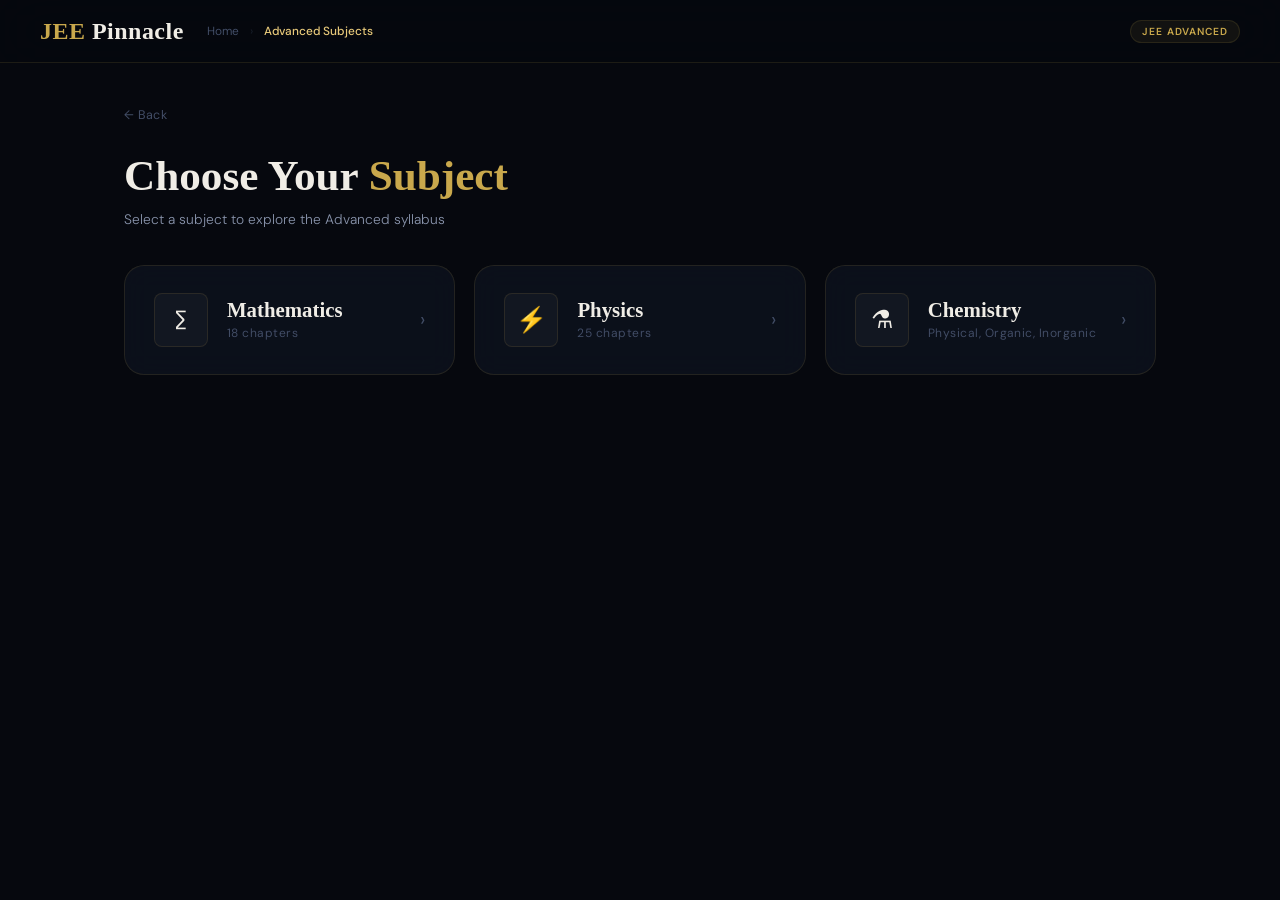
==== advanced.html @ 2200f0cb "Completely made the website static and improved UI/UX design" ====
<!DOCTYPE html>
<html lang="en">
<head>
<meta charset="UTF-8">
<meta name="viewport" content="width=device-width, initial-scale=1.0">
<title>JEE Advanced — Pinnacle</title>
<link rel="preconnect" href="https://fonts.googleapis.com">
<link rel="preconnect" href="https://fonts.gstatic.com" crossorigin>
<link href="https://fonts.googleapis.com/css2?family=Cormorant+Garant:ital,wght@0,400;0,600;0,700;1,400&family=DM+Sans:wght@300;400;500;600&family=JetBrains+Mono:wght@400;500&display=swap" rel="stylesheet">
<link rel="stylesheet" href="style.css">
</head>
<body>

<div id="screen-subjects" class="screen active">
  <nav>
    <div class="logo" onclick="location.href='index.html'">JEE <span>Pinnacle</span></div>
    <div class="breadcrumb">
      <span class="crumb" onclick="location.href='index.html'">Home</span>
      <span class="sep">›</span>
      <span class="crumb active">Advanced Subjects</span>
    </div>
    <div class="exam-badge">JEE Advanced</div>
  </nav>
  <div class="content-wrap">
    <button class="back-btn" onclick="location.href='index.html'">← Back</button>
    <div class="section-header">
      <h2>Choose Your <span>Subject</span></h2>
      <p>Select a subject to explore the Advanced syllabus</p>
    </div>
    <div class="subject-grid">
      <div class="subject-card math" onclick="selectSubject('math')">
        <div class="subject-icon">∑</div>
        <div class="info"><h3>Mathematics</h3><p>18 chapters</p></div>
        <div class="chevron">›</div>
      </div>
      <div class="subject-card physics" onclick="selectSubject('physics')">
        <div class="subject-icon">⚡</div>
        <div class="info"><h3>Physics</h3><p>25 chapters</p></div>
        <div class="chevron">›</div>
      </div>
      <div class="subject-card chemistry" onclick="selectSubject('chemistry')">
        <div class="subject-icon">⚗</div>
        <div class="info"><h3>Chemistry</h3><p>Physical, Organic, Inorganic</p></div>
        <div class="chevron">›</div>
      </div>
    </div>
  </div>
</div>

<div id="screen-chem" class="screen">
  <nav>
    <div class="logo" onclick="location.href='index.html'">JEE <span>Pinnacle</span></div>
    <div class="breadcrumb">
      <span class="crumb" onclick="location.href='index.html'">Home</span><span class="sep">›</span>
      <span class="crumb" onclick="showScreen('screen-subjects')">Advanced Subjects</span><span class="sep">›</span>
      <span class="crumb active">Chemistry</span>
    </div>
    <div class="exam-badge">JEE Advanced</div>
  </nav>
  <div class="content-wrap">
    <button class="back-btn" onclick="showScreen('screen-subjects')">← Back to Subjects</button>
    <div class="section-header">
      <h2>Chemistry <span>Sections</span></h2>
      <p>Chemistry is divided into three major branches</p>
    </div>
    <div class="subtopic-grid">
      <div class="subtopic-card" onclick="selectChemSection('physical')">
        <div class="sub-icon">🔬</div><h3>Physical Chemistry</h3><p>Mole Concept to Kinetics</p>
      </div>
      <div class="subtopic-card" onclick="selectChemSection('organic')">
        <div class="sub-icon">🧬</div><h3>Organic Chemistry</h3><p>GOC to Named Reactions</p>
      </div>
      <div class="subtopic-card" onclick="selectChemSection('inorganic')">
        <div class="sub-icon">⚗️</div><h3>Inorganic Chemistry</h3><p>Chemical Bonding to Coordination</p>
      </div>
    </div>
  </div>
</div>

<div id="screen-chapters" class="screen">
  <nav>
    <div class="logo" onclick="location.href='index.html'">JEE <span>Pinnacle</span></div>
    <div class="breadcrumb" id="chapter-breadcrumb"></div>
    <div class="exam-badge">JEE Advanced</div>
  </nav>
  <div class="content-wrap">
    <button class="back-btn" id="ch-back-btn">← Back</button>
    <div class="section-header">
      <h2 id="chapter-list-title">Chapters</h2>
      <p id="chapter-list-sub"></p>
    </div>
    <div class="chapter-list" id="chapter-list"></div>
  </div>
</div>

<div id="screen-content" class="screen">
  <nav>
    <div class="logo" onclick="location.href='index.html'">JEE <span>Pinnacle</span></div>
    <div class="breadcrumb" id="content-breadcrumb"></div>
    <div class="exam-badge">JEE Advanced</div>
  </nav>
  <div class="content-wrap">
    <button class="back-btn" id="content-back-btn">← Back to Chapters</button>
    <div class="chapter-header">
      <h2 id="content-chapter-title"></h2>
      <div class="meta">
        <span class="exam-badge">JEE Advanced</span>
        <span class="exam-badge" id="content-subject-tag" style="background:transparent; border-color:var(--border);"></span>
      </div>
    </div>

    <div class="tabs">
      <button class="tab-btn active" onclick="switchTab('theory')" id="tab-theory"><span class="tab-icon">📖</span> Theory</button>
      <button class="tab-btn" onclick="switchTab('dpp')" id="tab-dpp"><span class="tab-icon">✏️</span> Adv DPP</button>
      <button class="tab-btn" onclick="switchTab('pyq')" id="tab-pyq"><span class="tab-icon">📋</span> Adv PYQs</button>
    </div>

    <div class="tab-panel active" id="panel-theory">
      <div class="empty-state"><h4>Theory Content</h4><p>Drop your deep-dive Advanced notes here.</p></div>
    </div>
    <div class="tab-panel" id="panel-dpp">
      <div class="empty-state"><h4>Advanced DPP Material</h4><p>Multi-correct and integer type practice problems.</p></div>
    </div>
    <div class="tab-panel" id="panel-pyq">
      <div class="empty-state"><h4>Advanced Year Questions</h4><p>Upload Advanced PYQs from 2015-2024 here.</p></div>
    </div>
  </div>
</div>

<script>
const SYLLABUS = {
  math: ["Sets, Relations and Functions","Complex Numbers & De Moivre's Theorem","Quadratic Equations & Inequalities","Matrices, Determinants & Systems","Permutations, Combinations & Binomial","Sequences, Series & Limits","Differential Calculus — Functions & Derivatives","Applications of Derivatives & Mean Value Theorems","Indefinite & Definite Integration","Differential Equations & Applications","Coordinate Geometry — Straight Lines & Circles","Conic Sections — Parabola, Ellipse, Hyperbola","Three Dimensional Geometry","Vector Algebra & Applications","Probability — Classical & Advanced","Trigonometry & Inverse Functions","Mathematical Induction & Reasoning","Logarithms & Functional Equations"],
  physics: ["Dimensional Analysis & Measurement","Kinematics — 1D, 2D & Projectile","Laws of Motion — Dynamics","Work, Energy, Power & Collisions","Rotational Dynamics & Moment of Inertia","Gravitation & Orbital Mechanics","Fluid Statics & Dynamics","Elasticity & Surface Tension","Thermal Expansion & Calorimetry","Kinetic Theory & Gas Laws","First & Second Laws of Thermodynamics","Simple Harmonic Motion & Oscillations","Wave Mechanics — Superposition & Doppler Effect","Electrostatics — Fields & Potentials","Capacitors — Energy & Circuits","Current Electricity — Kirchhoff's Laws","Magnetic Force — Biot-Savart & Ampere's Law","Electromagnetic Induction — Faraday & Lenz","Alternating Current Circuits","Electromagnetic Waves — Maxwell's Equations","Geometrical Optics — Mirrors & Lenses","Wave Optics — Interference & Diffraction","Modern Physics — Photoelectric Effect & Compton","Nuclear Physics — Radioactivity & Reactions","Electronics — Semiconductors & Logic Gates"],
  chemistry: {
    physical: ["Mole Concept & Stoichiometry","Atomic Structure & Quantum Mechanics","Chemical Bonding — VBT, MOT, VSEPR","States of Matter & Real Gases","Thermodynamics & Thermochemistry","Chemical & Ionic Equilibrium","Redox Reactions & Electrochemistry","Solutions & Colligative Properties","Chemical Kinetics & Rate Laws","Surface Chemistry & Adsorption"],
    organic: ["GOC — Structure, Nomenclature, Isomerism","GOC — Reaction Mechanisms & Effects","Hydrocarbons — Alkanes, Alkenes, Alkynes","Stereochemistry","Aromaticity & Aromatic Compounds","Haloalkanes & Haloarenes","Alcohols, Phenols & Ethers","Carbonyl Compounds","Carboxylic Acids & Derivatives","Amines & Diazonium Salts","Biomolecules & Named Reactions","Practical Organic Chemistry"],
    inorganic: ["Periodic Properties & Chemical Bonding","Hydrogen & Hydrides","s-Block — Alkali & Alkaline Earth","p-Block — Boron & Carbon Family","p-Block — Nitrogen & Oxygen Family","p-Block — Halogens & Noble Gases","d-Block — Transition Elements","f-Block — Lanthanides & Actinides","Coordination Chemistry — Werner's Theory","Coordination Chemistry — Isomerism & EAN","Extractive Metallurgy","Qualitative Salt Analysis"]
  }
};

let state = { subject: null, chemSection: null, chapter: null };

function showScreen(id) {
  document.querySelectorAll('.screen').forEach(s => s.classList.remove('active'));
  document.getElementById(id).classList.add('active');
  window.scrollTo(0, 0);
}

function selectSubject(subject) {
  state.subject = subject; state.chemSection = null;
  if (subject === 'chemistry') { showScreen('screen-chem'); } else { loadChapterList(); }
}

function selectChemSection(section) {
  state.chemSection = section; loadChapterList();
}

function loadChapterList() {
  let chapters, titleText;
  if (state.subject === 'chemistry') {
    chapters = SYLLABUS.chemistry[state.chemSection];
    const labels = { physical:'Physical Chemistry', organic:'Organic Chemistry', inorganic:'Inorganic Chemistry' };
    titleText = `<span>${labels[state.chemSection]}</span>`;
  } else {
    chapters = SYLLABUS[state.subject];
    const labels = { math:'Mathematics', physics:'Physics' };
    titleText = `<span>${labels[state.subject]}</span> Chapters`;
  }

  document.getElementById('chapter-list-title').innerHTML = titleText;
  document.getElementById('chapter-list-sub').textContent = `${chapters.length} chapters · JEE Advanced`;
  document.getElementById('ch-back-btn').onclick = state.subject === 'chemistry' ? () => showScreen('screen-chem') : () => showScreen('screen-subjects');

  const subLabel = state.subject === 'chemistry' ? ({physical:'Phys. Chem',organic:'Org. Chem',inorganic:'Inorg. Chem'}[state.chemSection]) : ({math:'Mathematics',physics:'Physics'}[state.subject]);
  document.getElementById('chapter-breadcrumb').innerHTML = `<span class="crumb" onclick="location.href='index.html'">Home</span><span class="sep">›</span><span class="crumb" onclick="showScreen('screen-subjects')">Advanced Subjects</span>${state.subject==='chemistry'?`<span class="sep">›</span><span class="crumb" onclick="showScreen('screen-chem')">Chemistry</span>`:''}<span class="sep">›</span><span class="crumb active">${subLabel}</span>`;

  document.getElementById('chapter-list').innerHTML = chapters.map((ch, i) => `
    <div class="chapter-item" onclick="openChapter('${ch.replace(/'/g, "\\'")}')">
      <span class="ch-num">${String(i+1).padStart(2,'0')}</span>
      <span class="ch-name">${ch}</span>
      <div class="ch-tags"><span class="ch-tag">Theory</span><span class="ch-tag">DPP</span><span class="ch-tag">PYQs</span></div>
      <span class="ch-arrow">›</span>
    </div>
  `).join('');
  showScreen('screen-chapters');
}

function openChapter(chName) {
  state.chapter = chName;
  const subLabel = state.subject === 'chemistry' ? ({physical:'Physical Chem',organic:'Organic Chem',inorganic:'Inorganic Chem'}[state.chemSection]) : ({math:'Mathematics',physics:'Physics'}[state.subject]);
  document.getElementById('content-chapter-title').textContent = chName;
  document.getElementById('content-subject-tag').textContent = subLabel;
  document.getElementById('content-breadcrumb').innerHTML = `<span class="crumb" onclick="location.href='index.html'">Home</span><span class="sep">›</span><span class="crumb" onclick="loadChapterList()">${subLabel}</span><span class="sep">›</span><span class="crumb active">${chName}</span>`;
  document.getElementById('content-back-btn').onclick = loadChapterList;
  switchTab('theory');
  showScreen('screen-content');
}

function switchTab(tab) {
  document.querySelectorAll('.tab-btn').forEach(b => b.classList.remove('active'));
  document.getElementById('tab-'+tab).classList.add('active');
  document.querySelectorAll('.tab-panel').forEach(p => p.classList.remove('active'));
  document.getElementById('panel-'+tab).classList.add('active');
}
</script>
</body>
</html>
---- style.css ----
/* ================================================================
   JEE PINNACLE — BILLION DOLLAR STYLESHEET v3.0
   Aesthetic: Himalayan Dark Luxury · Gold & Glacier · Editorial
   ================================================================ */

/* ── DESIGN TOKENS ─────────────────────────────────────────── */
:root {
  --navy:         #06080e;
  --navy-mid:     #0c1020;
  --navy-light:   #131828;
  --navy-card:    #0f1623;
  --gold:         #c9a84c;
  --gold-light:   #e8c97a;
  --gold-dim:     #7a6030;
  --gold-glow:    rgba(201,168,76,0.2);
  --cyan:         #4fd1c5;
  --cyan-dim:     #1e6b65;
  --red:          #e05252;
  --green:        #4ade80;
  --amber:        #f59e0b;
  --text-primary: #f0ede6;
  --text-secondary:#8a95ad;
  --text-muted:   #424d66;
  --border:       rgba(201,168,76,0.13);
  --border-strong:rgba(201,168,76,0.42);
  --border-subtle:rgba(255,255,255,0.05);
  --r-sm: 8px; --r-md: 14px; --r-lg: 20px; --r-xl: 28px;
  --math-color:  #c9a84c;
  --math-glow:   rgba(201,168,76,0.14);
  --phys-color:  #4fd1c5;
  --phys-glow:   rgba(79,209,197,0.11);
  --chem-color:  #a78bfa;
  --chem-glow:   rgba(167,139,250,0.11);
}

/* ── RESET ─────────────────────────────────────────────────── */
*, *::before, *::after { box-sizing: border-box; margin: 0; padding: 0; }
html { scroll-behavior: smooth; -webkit-text-size-adjust: 100%; }
body {
  font-family: 'DM Sans', sans-serif;
  color: var(--text-primary);
  background: var(--navy);
  min-height: 100vh;
  overflow-x: hidden;
  scrollbar-width: thin;
  scrollbar-color: var(--gold-dim) transparent;
}
body::-webkit-scrollbar { width: 4px; }
body::-webkit-scrollbar-track { background: transparent; }
body::-webkit-scrollbar-thumb { background: var(--gold-dim); border-radius: 4px; }

/* ── BACKGROUND ────────────────────────────────────────────── */
.bg-wrapper {
  position: fixed; inset: 0;
  z-index: 0; pointer-events: none; overflow: hidden;
}
.bg-image {
  position: absolute; inset: 0;
  background-image: url('assets/bg.png');
  background-size: cover; background-position: center top;
  opacity: 0.55;
}
.bg-image::after {
  content: ''; position: absolute; inset: 0;
  background:
    radial-gradient(ellipse 90% 55% at 50% 0%, transparent 25%, var(--navy) 100%),
    linear-gradient(to bottom, rgba(6,8,14,0.32) 0%, rgba(6,8,14,0.0) 38%, rgba(6,8,14,0.0) 55%, rgba(6,8,14,0.92) 100%);
}
.bg-orb { position: absolute; border-radius: 50%; filter: blur(90px); opacity: 0; animation: orbIn 2s ease forwards; }
.bg-orb.gold {
  width: 750px; height: 750px;
  background: radial-gradient(circle, rgba(201,168,76,0.13) 0%, transparent 65%);
  top: -220px; left: -220px;
  animation: orbIn 2s ease 0.4s forwards, pulseOrb 14s ease-in-out infinite 2.5s;
}
.bg-orb.cyan {
  width: 650px; height: 650px;
  background: radial-gradient(circle, rgba(79,209,197,0.08) 0%, transparent 65%);
  bottom: -150px; right: -180px;
  animation: orbIn 2s ease 0.7s forwards, pulseOrb 18s ease-in-out infinite 3s alternate-reverse;
}
@keyframes orbIn { to { opacity: 1; } }
@keyframes pulseOrb { 0%,100%{transform:scale(1)} 50%{transform:scale(1.18)} }
.bg-wrapper::after {
  content: ''; position: absolute; inset: 0;
  background-image: url("data:image/svg+xml,%3Csvg viewBox='0 0 200 200' xmlns='http://www.w3.org/2000/svg'%3E%3Cfilter id='n'%3E%3CfeTurbulence type='fractalNoise' baseFrequency='0.85' numOctaves='4' stitchTiles='stitch'/%3E%3C/filter%3E%3Crect width='100%25' height='100%25' filter='url(%23n)' opacity='0.035'/%3E%3C/svg%3E");
  opacity: 0.5;
}

/* ── SCREENS ───────────────────────────────────────────────── */
.screen { display: none; position: relative; z-index: 1; min-height: 100vh; width: 100%; overflow-x: hidden; }
.screen.active { display: flex; flex-direction: column; animation: screenIn 0.42s cubic-bezier(0.25,1,0.5,1); }
@keyframes screenIn { from { opacity:0; transform:translateY(14px); } to { opacity:1; transform:none; } }

/* ── NAV ───────────────────────────────────────────────────── */
nav {
  display: flex; align-items: center; justify-content: space-between;
  padding: 1.1rem 2.5rem;
  border-bottom: 1px solid var(--border);
  background: rgba(6,8,14,0.78);
  backdrop-filter: blur(26px) saturate(1.6);
  -webkit-backdrop-filter: blur(26px) saturate(1.6);
  position: sticky; top: 0; z-index: 200; width: 100%; gap: 1rem;
}
.logo {
  font-family: 'Cormorant Garant', serif;
  font-size: 1.5rem; font-weight: 700; color: var(--gold);
  cursor: pointer; letter-spacing: 0.02em;
  transition: opacity 0.2s; white-space: nowrap; flex-shrink: 0;
}
.logo:hover { opacity: 0.72; }
.logo span { color: var(--text-primary); }
.nav-est {
  font-size: 0.67rem; color: var(--text-muted);
  letter-spacing: 0.17em; text-transform: uppercase;
  border: 1px solid rgba(255,255,255,0.06);
  padding: 4px 12px; border-radius: 20px;
  background: rgba(255,255,255,0.02); white-space: nowrap;
}

/* ── BREADCRUMB ────────────────────────────────────────────── */
.breadcrumb {
  display: flex; align-items: center; gap: 4px;
  font-size: 0.74rem; color: var(--text-muted);
  flex: 1; overflow: hidden; min-width: 0;
}
.crumb {
  cursor: pointer; padding: 3px 7px; border-radius: 6px;
  white-space: nowrap; overflow: hidden; text-overflow: ellipsis;
  max-width: 130px; transition: color 0.2s, background 0.2s;
}
.crumb:hover { color: var(--gold); background: rgba(201,168,76,0.07); }
.crumb.active { color: var(--gold-light); font-weight: 500; cursor: default; }
.crumb.active:hover { background: transparent; }
.sep { color: var(--text-muted); opacity: 0.32; flex-shrink: 0; }

/* ── EXAM BADGE ────────────────────────────────────────────── */
.exam-badge {
  font-size: 0.64rem; font-weight: 600;
  padding: 4px 11px; border-radius: 20px;
  border: 1px solid var(--border);
  color: var(--gold); background: rgba(201,168,76,0.07);
  letter-spacing: 0.09em; text-transform: uppercase;
  white-space: nowrap; flex-shrink: 0;
}
.badge-mains { color: var(--cyan); border-color: rgba(79,209,197,0.32); background: rgba(79,209,197,0.06); }

/* ── HERO ──────────────────────────────────────────────────── */
.hero {
  flex: 1; display: flex; flex-direction: column;
  align-items: center; justify-content: center;
  padding: 6rem 1.5rem 5rem; text-align: center;
  gap: 1.8rem; position: relative; min-height: 88vh;
}
.hero-eyebrow {
  display: inline-flex; align-items: center; gap: 9px;
  font-size: 0.69rem; letter-spacing: 0.24em; text-transform: uppercase;
  color: var(--gold); font-weight: 500;
  border: 1px solid var(--border); padding: 6px 18px; border-radius: 30px;
  background: rgba(201,168,76,0.05); backdrop-filter: blur(8px);
}
.hero-eyebrow::before {
  content: ''; width: 5px; height: 5px; border-radius: 50%;
  background: var(--gold); animation: blink 2.2s ease infinite;
}
@keyframes blink { 0%,100%{opacity:1} 50%{opacity:0.22} }

h1.hero-title {
  font-family: 'Cormorant Garant', serif;
  font-size: clamp(3rem, 9vw, 6.8rem);
  font-weight: 700; line-height: 1.02;
  color: var(--text-primary); letter-spacing: -0.015em;
  text-shadow: 0 10px 50px rgba(0,0,0,0.8); max-width: 860px;
}
h1.hero-title em { color: var(--gold); font-style: italic; font-weight: 600; }

.hero-sub {
  font-size: clamp(0.92rem, 2.2vw, 1.1rem);
  color: var(--text-secondary); max-width: 500px;
  line-height: 1.8; font-weight: 300;
}

.stats-row { display: flex; gap: 2.5rem; align-items: center; }
.stat { text-align: center; position: relative; }
.stat + .stat::before {
  content: ''; position: absolute;
  left: -1.25rem; top: 50%; transform: translateY(-50%);
  height: 30px; width: 1px; background: var(--border);
}
.stat-num {
  font-family: 'Cormorant Garant', serif;
  font-size: 2.5rem; font-weight: 700;
  color: var(--gold); line-height: 1; letter-spacing: -0.02em;
}
.stat-label {
  font-size: 0.67rem; color: var(--text-muted);
  letter-spacing: 0.14em; text-transform: uppercase; margin-top: 5px;
}

.scroll-indicator {
  position: absolute; bottom: 2rem; left: 50%; transform: translateX(-50%);
  display: flex; flex-direction: column; align-items: center; gap: 10px;
  color: var(--text-muted); font-size: 0.63rem;
  letter-spacing: 0.2em; text-transform: uppercase;
  animation: scrollFloat 3s ease-in-out infinite; pointer-events: none;
}
.scroll-indicator::after {
  content: ''; width: 1px; height: 32px;
  background: linear-gradient(to bottom, var(--gold-dim), transparent);
}
@keyframes scrollFloat {
  0%,100% { transform: translateX(-50%) translateY(0); opacity: 0.42; }
  50%      { transform: translateX(-50%) translateY(-9px); opacity: 0.9; }
}

/* ── EXAM SELECT ───────────────────────────────────────────── */
.exam-section { padding: 1rem 1.5rem 6rem; text-align: center; }
.section-label {
  display: block; font-size: 0.69rem; color: var(--gold);
  letter-spacing: 0.24em; text-transform: uppercase;
  font-weight: 500; margin-bottom: 2.4rem;
}
.exam-cards {
  display: grid; grid-template-columns: repeat(auto-fit, minmax(270px, 1fr));
  gap: 1.5rem; max-width: 660px; margin: 0 auto;
}
.exam-card {
  position: relative;
  border: 1px solid var(--border); border-radius: var(--r-xl);
  background: rgba(15,22,35,0.65); backdrop-filter: blur(20px); -webkit-backdrop-filter: blur(20px);
  padding: 2.2rem 2rem 2.8rem; cursor: pointer; text-align: left; overflow: hidden;
  transition: transform 0.4s cubic-bezier(0.34,1.56,0.64,1), border-color 0.3s, box-shadow 0.4s;
}
.exam-card::before {
  content: ''; position: absolute; inset: 0;
  background: radial-gradient(ellipse 80% 55% at 50% 0%, rgba(201,168,76,0.07), transparent);
  opacity: 0; transition: opacity 0.4s;
}
.exam-card.mains::before { background: radial-gradient(ellipse 80% 55% at 50% 0%, rgba(79,209,197,0.07), transparent); }
.exam-card:hover { border-color: var(--border-strong); transform: translateY(-8px) scale(1.012); box-shadow: 0 32px 64px rgba(0,0,0,0.55), inset 0 0 0 1px rgba(201,168,76,0.1); }
.exam-card.mains:hover { border-color: rgba(79,209,197,0.42); box-shadow: 0 32px 64px rgba(0,0,0,0.55), inset 0 0 0 1px rgba(79,209,197,0.1); }
.exam-card:hover::before { opacity: 1; }
.card-tag {
  font-size: 0.62rem; letter-spacing: 0.16em; text-transform: uppercase;
  color: var(--gold); border: 1px solid var(--border);
  display: inline-block; padding: 3px 10px; border-radius: 20px;
  margin-bottom: 1.1rem; background: rgba(201,168,76,0.05);
}
.exam-card.mains .card-tag { color: var(--cyan); border-color: rgba(79,209,197,0.28); background: rgba(79,209,197,0.05); }
.exam-card h2 {
  font-family: 'Cormorant Garant', serif;
  font-size: 2.1rem; font-weight: 700; color: var(--gold); margin-bottom: 0.7rem; line-height: 1;
}
.exam-card.mains h2 { color: var(--cyan); }
.exam-card p { font-size: 0.83rem; color: var(--text-secondary); line-height: 1.65; font-weight: 300; }
.card-arrow {
  position: absolute; bottom: 1.5rem; right: 1.5rem;
  width: 34px; height: 34px; border-radius: 50%;
  border: 1px solid var(--border);
  display: flex; align-items: center; justify-content: center;
  color: var(--gold); font-size: 0.9rem;
  transition: transform 0.3s, background 0.3s;
}
.exam-card:hover .card-arrow { transform: translate(3px,-3px); background: rgba(201,168,76,0.1); }
.exam-card.mains .card-arrow { color: var(--cyan); }
.exam-card.mains:hover .card-arrow { background: rgba(79,209,197,0.1); }

/* ── FEATURES ──────────────────────────────────────────────── */
.features-section {
  padding: 6rem 1.5rem 7rem; position: relative; z-index: 2;
  border-top: 1px solid rgba(255,255,255,0.03);
  background: linear-gradient(to bottom, transparent 0%, rgba(6,8,14,0.65) 40%, rgba(6,8,14,0.9) 100%);
}
.features-section .inner { max-width: 1100px; margin: 0 auto; text-align: center; }
.features-section h2 {
  font-family: 'Cormorant Garant', serif;
  font-size: clamp(2rem, 5vw, 3rem); font-weight: 700; margin-bottom: 1rem; letter-spacing: -0.01em;
}
.features-section h2 span { color: var(--gold); }
.features-section .sub {
  color: var(--text-secondary); font-size: 0.92rem;
  max-width: 480px; margin: 0 auto; line-height: 1.75; font-weight: 300;
}
.gold-divider {
  width: 72px; height: 1px;
  background: linear-gradient(to right, transparent, var(--gold), transparent);
  margin: 2.5rem auto 0; opacity: 0.42;
}
.features-grid { display: grid; grid-template-columns: repeat(auto-fit, minmax(280px, 1fr)); gap: 1.4rem; margin-top: 3rem; }
.feature-card {
  position: relative;
  background: rgba(15,22,35,0.55); backdrop-filter: blur(14px); -webkit-backdrop-filter: blur(14px);
  border: 1px solid var(--border-subtle); border-radius: var(--r-xl);
  padding: 2.5rem 2rem; text-align: left; overflow: hidden;
  transition: transform 0.4s cubic-bezier(0.34,1.56,0.64,1), border-color 0.3s, box-shadow 0.4s;
}
.feature-card::after {
  content: ''; position: absolute; bottom: 0; left: 0; right: 0; height: 2px;
  background: linear-gradient(to right, transparent, var(--gold), transparent);
  opacity: 0; transition: opacity 0.4s;
}
.feature-card:hover { transform: translateY(-10px); border-color: rgba(201,168,76,0.18); box-shadow: 0 32px 64px rgba(0,0,0,0.5); }
.feature-card:hover::after { opacity: 0.5; }
.feature-icon {
  width: 50px; height: 50px; font-size: 1.6rem;
  background: rgba(255,255,255,0.03); border: 1px solid rgba(255,255,255,0.07);
  border-radius: var(--r-sm); display: flex; align-items: center; justify-content: center; margin-bottom: 1.3rem;
}
.feature-card h3 { font-family: 'Cormorant Garant', serif; font-size: 1.45rem; font-weight: 700; color: var(--text-primary); margin-bottom: 0.75rem; }
.feature-card p { font-size: 0.86rem; color: var(--text-secondary); line-height: 1.7; font-weight: 300; }

/* ── FOOTER ────────────────────────────────────────────────── */
footer {
  position: relative; z-index: 2;
  background: var(--navy); border-top: 1px solid var(--border);
  padding: 5rem 1.5rem 3rem; text-align: center; margin-top: auto;
}
footer::before {
  content: ''; position: absolute; top: 0; left: 50%; transform: translateX(-50%);
  width: 180px; height: 1px;
  background: linear-gradient(to right, transparent, var(--gold), transparent);
}
.footer-logo { font-family: 'Cormorant Garant', serif; font-size: 2.1rem; font-weight: 700; color: var(--gold); margin-bottom: 0.4rem; letter-spacing: 0.02em; }
.footer-logo span { color: var(--text-primary); }
.footer-tagline { font-size: 0.71rem; color: var(--text-muted); letter-spacing: 0.22em; text-transform: uppercase; margin-bottom: 3rem; }
.credits {
  display: inline-flex; flex-direction: column; gap: 0.5rem; align-items: center;
  padding: 1.4rem 2.8rem; background: rgba(255,255,255,0.02);
  border-radius: var(--r-md); border: 1px solid rgba(255,255,255,0.05);
}
.credits p { font-size: 0.81rem; color: var(--text-secondary); margin: 0; }
.credits a { color: var(--gold); text-decoration: none; font-weight: 500; transition: color 0.3s, text-shadow 0.3s; }
.credits a:hover { color: var(--text-primary); text-shadow: 0 0 14px var(--gold); }
.copyright { margin-top: 2.5rem; font-size: 0.69rem; color: var(--text-muted); letter-spacing: 0.06em; }

/* ── CONTENT WRAP ──────────────────────────────────────────── */
.content-wrap { max-width: 1080px; margin: 0 auto; padding: 2.5rem 1.5rem 4rem; width: 100%; flex: 1; }

/* ── SECTION HEADER ────────────────────────────────────────── */
.section-header { margin-bottom: 2.2rem; }
.section-header h2 { font-family: 'Cormorant Garant', serif; font-size: clamp(1.8rem, 5vw, 2.7rem); font-weight: 700; line-height: 1.1; }
.section-header h2 span { color: var(--gold); }
.section-header p { font-size: 0.86rem; color: var(--text-secondary); margin-top: 0.5rem; line-height: 1.6; font-weight: 300; }

/* ── BACK BUTTON ───────────────────────────────────────────── */
.back-btn {
  display: inline-flex; align-items: center; gap: 8px;
  font-size: 0.78rem; color: var(--text-muted); cursor: pointer;
  margin-bottom: 1.8rem; border: none; background: none;
  transition: color 0.22s, gap 0.22s;
  font-family: 'DM Sans', sans-serif; padding: 0; letter-spacing: 0.03em;
}
.back-btn:hover { color: var(--gold); gap: 12px; }

/* ── SUBJECT GRID ──────────────────────────────────────────── */
.subject-grid { display: grid; grid-template-columns: repeat(auto-fit, minmax(290px, 1fr)); gap: 1.2rem; }
.subject-card {
  position: relative;
  border: 1px solid var(--border); border-radius: var(--r-lg);
  background: rgba(15,22,35,0.6); backdrop-filter: blur(14px); -webkit-backdrop-filter: blur(14px);
  padding: 1.7rem 1.8rem; cursor: pointer; overflow: hidden;
  display: flex; align-items: center; gap: 1.2rem;
  transition: transform 0.3s cubic-bezier(0.34,1.4,0.64,1), border-color 0.3s, box-shadow 0.3s, background 0.3s;
}
.subject-card::before {
  content: ''; position: absolute; left: 0; top: 18%; bottom: 18%; width: 3px;
  border-radius: 0 3px 3px 0; background: var(--gold); opacity: 0; transition: opacity 0.3s;
}
.subject-card.math::before  { background: var(--math-color); }
.subject-card.physics::before { background: var(--phys-color); }
.subject-card.chemistry::before { background: var(--chem-color); }
.subject-card:hover { transform: translateX(7px); background: rgba(15,22,35,0.9); box-shadow: 0 12px 40px rgba(0,0,0,0.4); }
.subject-card.math:hover      { border-color: rgba(201,168,76,0.38); }
.subject-card.physics:hover   { border-color: rgba(79,209,197,0.38); }
.subject-card.chemistry:hover { border-color: rgba(167,139,250,0.38); }
.subject-card:hover::before   { opacity: 1; }

.subject-icon {
  width: 54px; height: 54px; border-radius: var(--r-sm);
  display: flex; align-items: center; justify-content: center;
  font-size: 1.55rem; border: 1px solid var(--border);
  background: rgba(255,255,255,0.03); flex-shrink: 0;
  transition: border-color 0.3s, background 0.3s;
}
.subject-card.math:hover      .subject-icon { border-color: rgba(201,168,76,0.3);  background: var(--math-glow); }
.subject-card.physics:hover   .subject-icon { border-color: rgba(79,209,197,0.3); background: var(--phys-glow); }
.subject-card.chemistry:hover .subject-icon { border-color: rgba(167,139,250,0.3); background: var(--chem-glow); }

/* .info is used in HTML instead of .subject-info — support both */
.subject-info, .info { flex: 1; min-width: 0; }
.subject-info h3, .info h3 {
  font-family: 'Cormorant Garant', serif;
  font-size: 1.3rem; font-weight: 700; color: var(--text-primary); margin-bottom: 0.2rem; transition: color 0.3s;
}
.subject-card.math:hover      .info h3 { color: var(--math-color); }
.subject-card.physics:hover   .info h3 { color: var(--phys-color); }
.subject-card.chemistry:hover .info h3 { color: var(--chem-color); }
.subject-info p, .info p { font-size: 0.75rem; color: var(--text-muted); letter-spacing: 0.04em; }

/* .chevron is used in HTML instead of .subject-arrow — support both */
.subject-arrow, .chevron {
  color: var(--text-muted); font-size: 1.2rem;
  transition: color 0.3s, transform 0.3s; flex-shrink: 0;
}
.subject-card:hover .subject-arrow,
.subject-card:hover .chevron { transform: translateX(5px); }
.subject-card.math:hover      .chevron { color: var(--math-color); }
.subject-card.physics:hover   .chevron { color: var(--phys-color); }
.subject-card.chemistry:hover .chevron { color: var(--chem-color); }

/* ── SUBTOPIC CARDS ────────────────────────────────────────── */
.subtopic-grid { display: grid; grid-template-columns: repeat(auto-fit, minmax(240px, 1fr)); gap: 1.2rem; }
.subtopic-card {
  position: relative;
  border: 1px solid var(--border); border-radius: var(--r-lg);
  background: rgba(15,22,35,0.6); backdrop-filter: blur(12px); -webkit-backdrop-filter: blur(12px);
  padding: 2rem 1.8rem; cursor: pointer; overflow: hidden;
  transition: transform 0.35s cubic-bezier(0.34,1.4,0.64,1), border-color 0.3s, box-shadow 0.3s;
}
.subtopic-card::after {
  content: ''; position: absolute; bottom: 0; left: 0; right: 0; height: 2px;
  background: linear-gradient(to right, transparent, var(--chem-color), transparent);
  opacity: 0; transition: opacity 0.3s;
}
.subtopic-card:hover { border-color: rgba(167,139,250,0.38); transform: translateY(-6px); box-shadow: 0 20px 50px rgba(0,0,0,0.45); }
.subtopic-card:hover::after { opacity: 0.7; }
/* .sub-icon used in HTML */
.sub-icon { font-size: 2rem; margin-bottom: 1rem; display: block; }
.subtopic-card h3 {
  font-family: 'Cormorant Garant', serif;
  font-size: 1.25rem; font-weight: 700; color: var(--text-primary); margin-bottom: 0.35rem; transition: color 0.3s;
}
.subtopic-card:hover h3 { color: var(--chem-color); }
.subtopic-card p { font-size: 0.8rem; color: var(--text-muted); line-height: 1.55; }

/* ── CHAPTER LIST ──────────────────────────────────────────── */
.chapter-list { display: flex; flex-direction: column; gap: 0.5rem; }
.chapter-item {
  display: flex; align-items: center; gap: 1rem;
  border: 1px solid var(--border); border-radius: var(--r-sm);
  background: rgba(15,22,35,0.55); backdrop-filter: blur(8px);
  padding: 1rem 1.3rem; cursor: pointer; overflow: hidden; position: relative;
  transition: transform 0.25s ease, border-color 0.25s, background 0.25s, box-shadow 0.25s;
}
.chapter-item::before {
  content: ''; position: absolute; left: 0; top: 0; bottom: 0; width: 2px;
  background: linear-gradient(to bottom, var(--gold), var(--gold-dim));
  opacity: 0; transition: opacity 0.25s;
}
.chapter-item:hover { border-color: var(--border-strong); background: rgba(15,22,35,0.9); transform: translateX(6px); box-shadow: 0 6px 28px rgba(0,0,0,0.35); }
.chapter-item:hover::before { opacity: 1; }

/* class names exactly as used in HTML */
.ch-num { font-family: 'JetBrains Mono', monospace; font-size: 0.7rem; color: var(--text-muted); min-width: 28px; letter-spacing: 0.04em; flex-shrink: 0; }
.ch-name { flex: 1; font-size: 0.88rem; color: var(--text-primary); font-weight: 400; transition: color 0.25s; min-width: 0; }
.chapter-item:hover .ch-name { color: var(--gold-light); }
.ch-tags { display: flex; gap: 0.4rem; flex-shrink: 0; }
.ch-tag {
  font-size: 0.6rem; letter-spacing: 0.07em; text-transform: uppercase;
  padding: 2px 8px; border-radius: 10px;
  border: 1px solid rgba(255,255,255,0.07); background: rgba(255,255,255,0.02); color: var(--text-muted);
  transition: border-color 0.25s, color 0.25s;
}
.chapter-item:hover .ch-tag { border-color: rgba(201,168,76,0.2); color: var(--gold-dim); }
.ch-arrow { color: var(--text-muted); font-size: 1.1rem; transition: color 0.25s, transform 0.25s; flex-shrink: 0; }
.chapter-item:hover .ch-arrow { color: var(--gold); transform: translateX(3px); }

/* ── CHAPTER CONTENT HEADER ────────────────────────────────── */
.chapter-header { margin-bottom: 2rem; padding-bottom: 1.5rem; border-bottom: 1px solid var(--border); }
.chapter-header h2 {
  font-family: 'Cormorant Garant', serif;
  font-size: clamp(1.6rem, 4vw, 2.4rem); font-weight: 700; color: var(--text-primary); line-height: 1.1; margin-bottom: 0.8rem;
}
.chapter-header .meta { display: flex; align-items: center; gap: 0.6rem; flex-wrap: wrap; }

/* ── TABS ──────────────────────────────────────────────────── */
.tabs {
  display: flex; border: 1px solid var(--border); border-radius: var(--r-sm); overflow: hidden;
  margin-bottom: 2rem; background: rgba(15,22,35,0.7); backdrop-filter: blur(10px);
}
.tab-btn {
  flex: 1; padding: 0.85rem 1rem; background: transparent; border: none;
  color: var(--text-secondary); cursor: pointer; border-right: 1px solid var(--border);
  font-family: 'DM Sans', sans-serif; font-size: 0.82rem; font-weight: 500; letter-spacing: 0.04em;
  transition: background 0.25s, color 0.25s; position: relative;
  display: flex; align-items: center; justify-content: center; gap: 6px;
}
.tab-btn:last-child { border-right: none; }
.tab-btn::after {
  content: ''; position: absolute; bottom: 0; left: 0; right: 0; height: 2px;
  background: var(--gold); transform: scaleX(0); transition: transform 0.25s ease;
}
.tab-btn.active { background: rgba(201,168,76,0.08); color: var(--gold); }
.tab-btn.active::after { transform: scaleX(1); }
.tab-btn:hover:not(.active) { background: rgba(255,255,255,0.03); color: var(--text-primary); }
.tab-icon { font-size: 0.95rem; line-height: 1; }
.tab-panel { display: none; }
.tab-panel.active { display: block; animation: panelIn 0.3s ease; }
@keyframes panelIn { from { opacity:0; transform:translateY(8px); } to { opacity:1; transform:none; } }

/* ── EMPTY STATE ───────────────────────────────────────────── */
.empty-state {
  padding: 5rem 2rem; text-align: center;
  border: 1px dashed rgba(201,168,76,0.18); border-radius: var(--r-xl);
  background: rgba(255,255,255,0.01);
}
.empty-state h4 {
  font-family: 'Cormorant Garant', serif;
  font-size: 1.4rem; font-weight: 700; color: var(--text-primary); margin-bottom: 0.7rem;
}
.empty-state p { font-size: 0.86rem; color: var(--text-muted); line-height: 1.6; }

/* ── REVEAL ────────────────────────────────────────────────── */
.reveal { opacity: 0; transform: translateY(30px); transition: opacity 0.85s cubic-bezier(0.25,1,0.5,1), transform 0.85s cubic-bezier(0.25,1,0.5,1); }
.reveal.active { opacity: 1; transform: none; }
.reveal.delay-1 { transition-delay: 0.08s; }
.reveal.delay-2 { transition-delay: 0.18s; }
.reveal.delay-3 { transition-delay: 0.30s; }
.reveal.delay-4 { transition-delay: 0.44s; }

/* ── RESPONSIVE ────────────────────────────────────────────── */
@media (max-width: 768px) {
  nav { padding: 0.95rem 1.2rem; gap: 0.7rem; }
  .breadcrumb { display: none; }
  .hero { padding: 5rem 1.2rem 4rem; min-height: 78vh; gap: 1.4rem; }
  .stats-row { gap: 1.6rem; }
  .stat-num { font-size: 2rem; }
  .exam-section { padding: 0.5rem 1.2rem 4rem; }
  .features-section { padding: 4rem 1.2rem 5rem; }
  footer { padding: 4rem 1.2rem 2.5rem; }
  .credits { padding: 1.1rem 1.6rem; }
  .content-wrap { padding: 2rem 1.2rem 3rem; }
  .subject-grid { grid-template-columns: 1fr; }
  .subtopic-grid { grid-template-columns: 1fr; }
  .features-grid { grid-template-columns: 1fr; }
  .tabs { flex-wrap: wrap; }
  .tab-btn { border-right: none; border-bottom: 1px solid var(--border); flex: 1 1 100%; }
  .tab-btn:last-child { border-bottom: none; }
  .chapter-header h2 { font-size: 1.5rem; }
}
@media (max-width: 520px) {
  h1.hero-title { font-size: 2.7rem; }
  .stats-row { gap: 1rem; flex-wrap: wrap; justify-content: center; }
  .stat + .stat::before { display: none; }
  .exam-cards { grid-template-columns: 1fr; }
  .ch-tags { display: none; }
  .credits { padding: 1rem 1.4rem; }
}
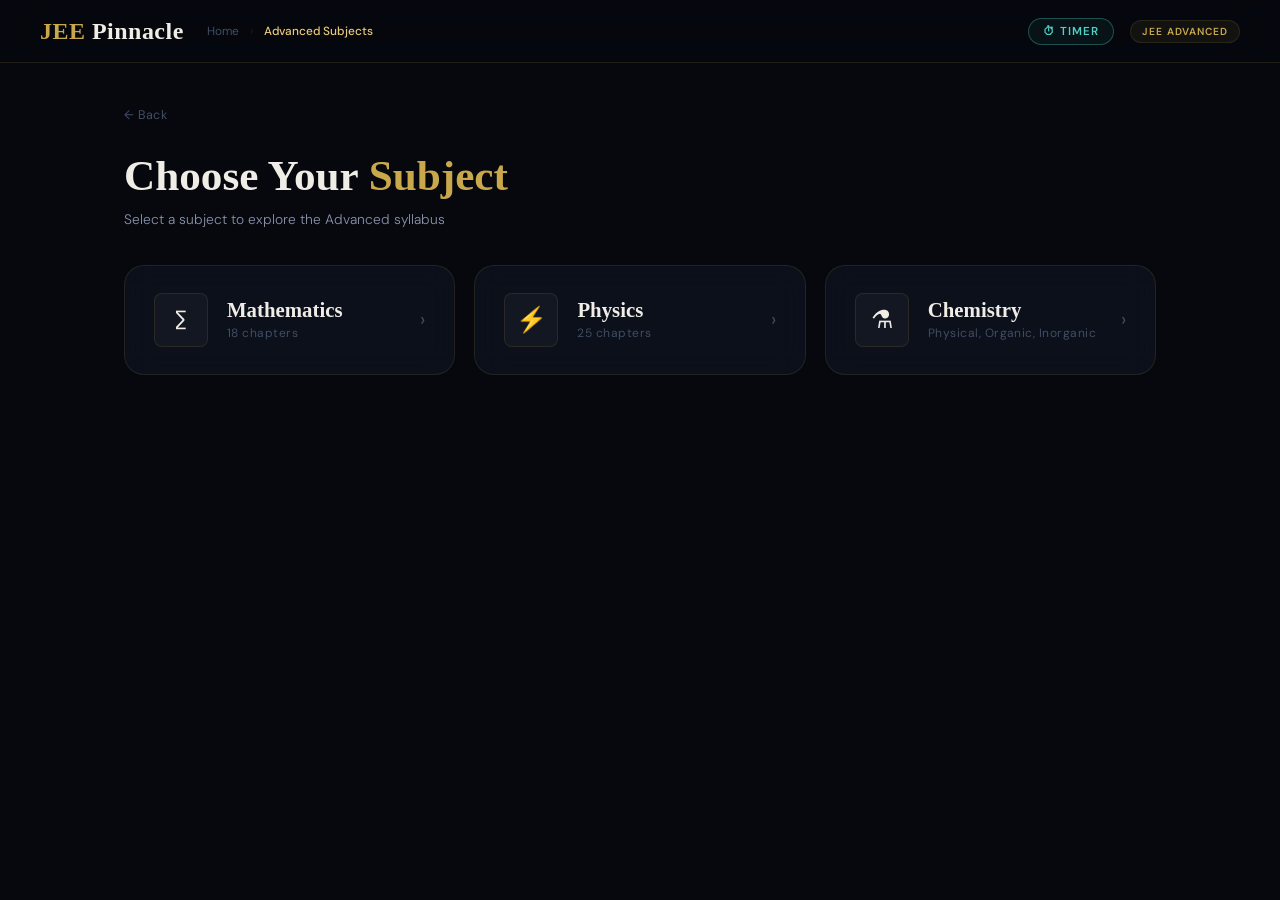
==== commit 0ccd1e27: "improved style and added a timer" ====
--- a/advanced.html
+++ b/advanced.html
@@ -19,6 +19,7 @@
       <span class="sep">›</span>
       <span class="crumb active">Advanced Subjects</span>
     </div>
+    <a href="timer.html" class="timer-nav-btn">⏱ Timer</a>
     <div class="exam-badge">JEE Advanced</div>
   </nav>
   <div class="content-wrap">
@@ -55,6 +56,7 @@
       <span class="crumb" onclick="showScreen('screen-subjects')">Advanced Subjects</span><span class="sep">›</span>
       <span class="crumb active">Chemistry</span>
     </div>
+    <a href="timer.html" class="timer-nav-btn">⏱ Timer</a>
     <div class="exam-badge">JEE Advanced</div>
   </nav>
   <div class="content-wrap">
@@ -81,6 +83,7 @@
   <nav>
     <div class="logo" onclick="location.href='index.html'">JEE <span>Pinnacle</span></div>
     <div class="breadcrumb" id="chapter-breadcrumb"></div>
+    <a href="timer.html" class="timer-nav-btn">⏱ Timer</a>
     <div class="exam-badge">JEE Advanced</div>
   </nav>
   <div class="content-wrap">
@@ -97,6 +100,7 @@
   <nav>
     <div class="logo" onclick="location.href='index.html'">JEE <span>Pinnacle</span></div>
     <div class="breadcrumb" id="content-breadcrumb"></div>
+    <a href="timer.html" class="timer-nav-btn">⏱ Timer</a>
     <div class="exam-badge">JEE Advanced</div>
   </nav>
   <div class="content-wrap">
@@ -110,15 +114,11 @@
     </div>
 
     <div class="tabs">
-      <button class="tab-btn active" onclick="switchTab('theory')" id="tab-theory"><span class="tab-icon">📖</span> Theory</button>
-      <button class="tab-btn" onclick="switchTab('dpp')" id="tab-dpp"><span class="tab-icon">✏️</span> Adv DPP</button>
+      <button class="tab-btn active" onclick="switchTab('dpp')" id="tab-dpp"><span class="tab-icon">✏️</span> Adv DPP</button>
       <button class="tab-btn" onclick="switchTab('pyq')" id="tab-pyq"><span class="tab-icon">📋</span> Adv PYQs</button>
     </div>
 
-    <div class="tab-panel active" id="panel-theory">
-      <div class="empty-state"><h4>Theory Content</h4><p>Drop your deep-dive Advanced notes here.</p></div>
-    </div>
-    <div class="tab-panel" id="panel-dpp">
+    <div class="tab-panel active" id="panel-dpp">
       <div class="empty-state"><h4>Advanced DPP Material</h4><p>Multi-correct and integer type practice problems.</p></div>
     </div>
     <div class="tab-panel" id="panel-pyq">
@@ -192,7 +192,7 @@
   document.getElementById('content-subject-tag').textContent = subLabel;
   document.getElementById('content-breadcrumb').innerHTML = `<span class="crumb" onclick="location.href='index.html'">Home</span><span class="sep">›</span><span class="crumb" onclick="loadChapterList()">${subLabel}</span><span class="sep">›</span><span class="crumb active">${chName}</span>`;
   document.getElementById('content-back-btn').onclick = loadChapterList;
-  switchTab('theory');
+  switchTab('dpp');
   showScreen('screen-content');
 }
 
--- a/style.css
+++ b/style.css
@@ -58,7 +58,7 @@
   position: absolute; inset: 0;
   background-image: url('assets/bg.png');
   background-size: cover; background-position: center top;
-  opacity: 0.55;
+  opacity: 1.0;
 }
 .bg-image::after {
   content: ''; position: absolute; inset: 0;
@@ -264,6 +264,157 @@
 .exam-card:hover .card-arrow { transform: translate(3px,-3px); background: rgba(201,168,76,0.1); }
 .exam-card.mains .card-arrow { color: var(--cyan); }
 .exam-card.mains:hover .card-arrow { background: rgba(79,209,197,0.1); }
+
+/* ── TIMER HOME SECTION ────────────────────────────────────── */
+.timer-section {
+  padding: 0 1.5rem 5rem;
+  text-align: center;
+}
+.timer-home-card {
+  position: relative;
+  display: flex;
+  align-items: center;
+  gap: 2rem;
+  max-width: 660px;
+  margin: 0 auto;
+  border: 1px solid rgba(79,209,197,0.22);
+  border-radius: var(--r-xl);
+  background: rgba(15,22,35,0.65);
+  backdrop-filter: blur(20px);
+  -webkit-backdrop-filter: blur(20px);
+  padding: 2.2rem 2rem 2.2rem 2.2rem;
+  cursor: pointer;
+  text-align: left;
+  overflow: hidden;
+  transition: transform 0.4s cubic-bezier(0.34,1.56,0.64,1), border-color 0.3s, box-shadow 0.4s;
+}
+.timer-home-card::before {
+  content: '';
+  position: absolute;
+  inset: 0;
+  background: radial-gradient(ellipse 80% 55% at 50% 0%, rgba(79,209,197,0.06), transparent);
+  opacity: 0;
+  transition: opacity 0.4s;
+}
+.timer-home-card:hover {
+  border-color: rgba(79,209,197,0.52);
+  transform: translateY(-8px) scale(1.012);
+  box-shadow: 0 32px 64px rgba(0,0,0,0.55), inset 0 0 0 1px rgba(79,209,197,0.1);
+}
+.timer-home-card:hover::before { opacity: 1; }
+
+.timer-home-left {
+  display: flex;
+  gap: 1.5rem;
+  flex: 1;
+  min-width: 0;
+}
+.timer-home-icon {
+  width: 54px;
+  height: 54px;
+  border-radius: var(--r-sm);
+  border: 1px solid rgba(79,209,197,0.28);
+  background: rgba(79,209,197,0.06);
+  display: flex;
+  align-items: center;
+  justify-content: center;
+  color: var(--cyan);
+  flex-shrink: 0;
+  transition: background 0.3s, border-color 0.3s;
+}
+.timer-home-card:hover .timer-home-icon {
+  background: rgba(79,209,197,0.12);
+  border-color: rgba(79,209,197,0.5);
+}
+.timer-home-tag {
+  font-size: 0.62rem;
+  letter-spacing: 0.16em;
+  text-transform: uppercase;
+  color: var(--cyan);
+  border: 1px solid rgba(79,209,197,0.28);
+  display: inline-block;
+  padding: 3px 10px;
+  border-radius: 20px;
+  margin-bottom: 0.75rem;
+  background: rgba(79,209,197,0.05);
+}
+.timer-home-title {
+  font-family: 'Cormorant Garant', serif;
+  font-size: 2.1rem;
+  font-weight: 700;
+  color: var(--cyan);
+  line-height: 1;
+  margin-bottom: 0.7rem;
+}
+.timer-home-desc {
+  font-size: 0.83rem;
+  color: var(--text-secondary);
+  line-height: 1.65;
+  font-weight: 300;
+  margin-bottom: 1.1rem;
+}
+.timer-home-features {
+  display: flex;
+  flex-wrap: wrap;
+  gap: 0.5rem;
+}
+.timer-home-features span {
+  font-size: 0.68rem;
+  color: var(--text-muted);
+  border: 1px solid var(--border-subtle);
+  border-radius: 20px;
+  padding: 3px 10px;
+  background: rgba(255,255,255,0.02);
+  letter-spacing: 0.04em;
+  transition: color 0.3s, border-color 0.3s;
+}
+.timer-home-card:hover .timer-home-features span {
+  color: var(--text-secondary);
+  border-color: rgba(79,209,197,0.15);
+}
+.timer-home-preview {
+  flex-shrink: 0;
+  opacity: 0.65;
+  transition: opacity 0.35s, transform 0.35s;
+}
+.timer-home-card:hover .timer-home-preview {
+  opacity: 1;
+  transform: scale(1.05);
+}
+.preview-arc {
+  animation: arcSpin 8s linear infinite;
+  transform-origin: 60px 60px;
+}
+@keyframes arcSpin {
+  from { stroke-dashoffset: 100; }
+  to   { stroke-dashoffset: -214; }
+}
+.timer-arrow {
+  position: absolute;
+  bottom: 1.5rem;
+  right: 1.5rem;
+  width: 34px;
+  height: 34px;
+  border-radius: 50%;
+  border: 1px solid rgba(79,209,197,0.28);
+  display: flex;
+  align-items: center;
+  justify-content: center;
+  color: var(--cyan);
+  font-size: 0.9rem;
+  transition: transform 0.3s, background 0.3s;
+}
+.timer-home-card:hover .timer-arrow {
+  transform: translate(3px,-3px);
+  background: rgba(79,209,197,0.1);
+}
+
+@media (max-width: 600px) {
+  .timer-home-preview { display: none; }
+  .timer-home-left { gap: 1rem; }
+  .timer-home-title { font-size: 1.7rem; }
+  .timer-section { padding: 0 1.2rem 4rem; }
+}
 
 /* ── FEATURES ──────────────────────────────────────────────── */
 .features-section {
@@ -509,6 +660,21 @@
   font-size: 1.4rem; font-weight: 700; color: var(--text-primary); margin-bottom: 0.7rem;
 }
 .empty-state p { font-size: 0.86rem; color: var(--text-muted); line-height: 1.6; }
+
+/* ── TIMER NAV BUTTON ──────────────────────────────────────── */
+.timer-nav-btn {
+  display: inline-flex; align-items: center; gap: 6px;
+  font-size: 0.72rem; font-weight: 600; letter-spacing: 0.08em; text-transform: uppercase;
+  color: var(--cyan); text-decoration: none;
+  border: 1px solid rgba(79,209,197,0.32); border-radius: 20px;
+  padding: 5px 14px; background: rgba(79,209,197,0.06);
+  transition: background 0.22s, color 0.22s, border-color 0.22s, box-shadow 0.22s;
+  white-space: nowrap; flex-shrink: 0;
+}
+.timer-nav-btn:hover {
+  background: rgba(79,209,197,0.14); border-color: rgba(79,209,197,0.6);
+  box-shadow: 0 0 16px rgba(79,209,197,0.18); color: #fff;
+}
 
 /* ── REVEAL ────────────────────────────────────────────────── */
 .reveal { opacity: 0; transform: translateY(30px); transition: opacity 0.85s cubic-bezier(0.25,1,0.5,1), transform 0.85s cubic-bezier(0.25,1,0.5,1); }
